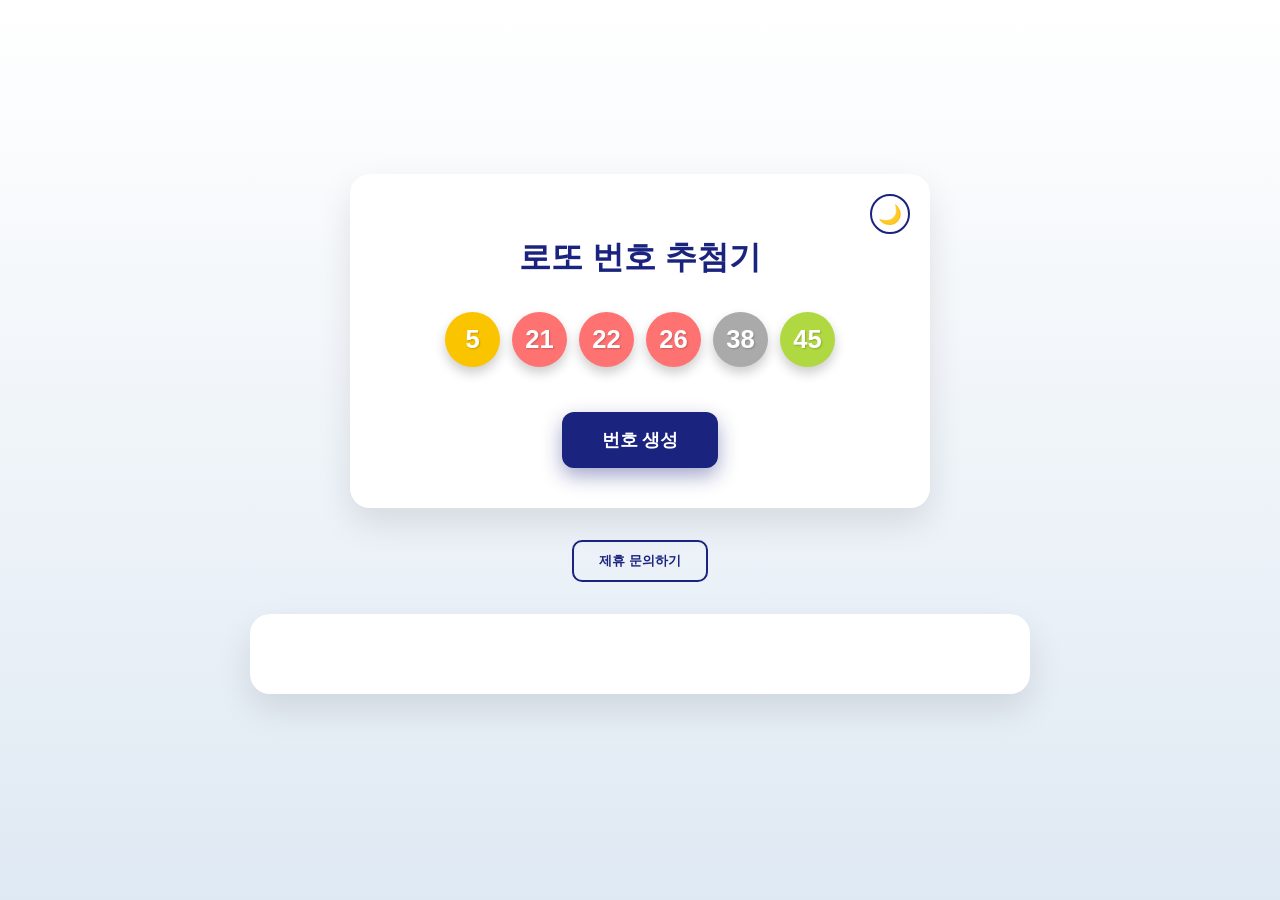
==== index.html @ 44f6d58f "feat: integrate Disqus comment system with shortname productbuilder-7xuyaqptkc" ====
<!DOCTYPE html>
<html lang="ko">
<head>
    <meta charset="UTF-8">
    <meta name="viewport" content="width=device-width, initial-scale=1.0">
    <title>로또 번호 추첨기</title>
    <link rel="stylesheet" href="style.css">
</head>
<body>
    <div class="main-wrapper">
        <div class="container">
            <button id="theme-toggle" class="theme-toggle" aria-label="Toggle dark mode">
                <span id="theme-icon">🌙</span>
            </button>
            <h1>로또 번호 추첨기</h1>
            <div id="numbers-container"></div>
            <button id="generate-btn">번호 생성</button>
        </div>

        <div class="contact-section">
            <button id="toggle-contact-btn" class="secondary-btn">제휴 문의하기</button>
            
            <div id="contact-form-container" class="hidden">
                <form action="https://formspree.io/f/mjgedqqj" method="POST" class="contact-form">
                    <h3>제휴 문의</h3>
                    <div class="form-group">
                        <label for="email">이메일 주소</label>
                        <input type="email" id="email" name="email" required placeholder="example@email.com">
                    </div>
                    <div class="form-group">
                        <label for="message">문의 내용</label>
                        <textarea id="message" name="message" required placeholder="문의하실 내용을 입력해주세요."></textarea>
                    </div>
                    <button type="submit" class="submit-btn">문의 보내기</button>
                </form>
            </div>
        </div>

        <!-- Disqus Comments Section -->
        <div class="comments-section">
            <div id="disqus_thread"></div>
            <noscript>Please enable JavaScript to view the <a href="https://disqus.com/?ref_noscript">comments powered by Disqus.</a></noscript>
        </div>
    </div>
    <script src="main.js" type="module"></script>
</body>
</html>
---- style.css ----
:root {
    --bg-color: #f0f2f5;
    --container-bg: #ffffff;
    --text-color: #333333;
    --primary-color: #1a237e;
    --primary-hover: #0d134b;
    --shadow-color: rgba(0, 0, 0, 0.1);
    --btn-shadow: rgba(26, 35, 126, 0.4);
    --btn-hover-shadow: rgba(26, 35, 126, 0.5);
    --gradient-start: #dfe9f3;
    --gradient-end: #ffffff;
    --input-bg: #f9f9f9;
    --input-border: #ddd;
}

[data-theme="dark"] {
    --bg-color: #121212;
    --container-bg: #1e1e1e;
    --text-color: #e0e0e0;
    --primary-color: #3f51b5;
    --primary-hover: #5c6bc0;
    --shadow-color: rgba(0, 0, 0, 0.5);
    --btn-shadow: rgba(63, 81, 181, 0.4);
    --btn-hover-shadow: rgba(63, 81, 181, 0.5);
    --gradient-start: #000000;
    --gradient-end: #1a1a1a;
    --input-bg: #2d2d2d;
    --input-border: #444;
}

body {
    font-family: 'Segoe UI', Tahoma, Geneva, Verdana, sans-serif;
    background-color: var(--bg-color);
    color: var(--text-color);
    display: flex;
    justify-content: center;
    align-items: center;
    min-height: 100vh;
    margin: 0;
    background-image: linear-gradient(to top, var(--gradient-start) 0%, var(--gradient-end) 100%);
    transition: background-color 0.3s ease, color 0.3s ease;
}

.main-wrapper {
    display: flex;
    flex-direction: column;
    align-items: center;
    gap: 2rem;
    padding: 2rem;
    width: 100%;
}

.container {
    text-align: center;
    background: var(--container-bg);
    padding: 2.5rem;
    border-radius: 20px;
    box-shadow: 0 15px 35px var(--shadow-color);
    width: 90%;
    max-width: 500px;
    position: relative;
    transition: background-color 0.3s ease, box-shadow 0.3s ease;
}

h1 {
    color: var(--primary-color);
    margin-bottom: 2rem;
    font-weight: 700;
}

#numbers-container {
    display: flex;
    justify-content: center;
    gap: 12px;
    margin-bottom: 2.5rem;
    flex-wrap: wrap;
    min-height: 60px;
}

.number-circle {
    width: 55px;
    height: 55px;
    border-radius: 50%;
    color: white;
    display: flex;
    justify-content: center;
    align-items: center;
    font-size: 1.6rem;
    font-weight: bold;
    box-shadow: 0 6px 12px rgba(0, 0, 0, 0.2);
    transition: transform 0.3s cubic-bezier(0.175, 0.885, 0.32, 1.275);
    text-shadow: 1px 1px 2px rgba(0,0,0,0.2);
}

.number-circle:hover {
    transform: scale(1.1) translateY(-5px);
}

#generate-btn, .submit-btn {
    background-color: var(--primary-color);
    color: white;
    border: none;
    padding: 16px 40px;
    font-size: 1.1rem;
    font-weight: 600;
    border-radius: 12px;
    cursor: pointer;
    transition: all 0.3s ease;
    box-shadow: 0 8px 20px var(--btn-shadow);
}

#generate-btn:hover, .submit-btn:hover {
    background-color: var(--primary-hover);
    box-shadow: 0 10px 25px var(--btn-hover-shadow);
    transform: translateY(-2px);
}

.secondary-btn {
    background: transparent;
    border: 2px solid var(--primary-color);
    color: var(--primary-color);
    padding: 10px 25px;
    border-radius: 10px;
    cursor: pointer;
    font-weight: 600;
    transition: all 0.3s ease;
}

.secondary-btn:hover {
    background: var(--primary-color);
    color: white;
}

/* Contact Form Styling */
.contact-section {
    width: 100%;
    max-width: 500px;
    text-align: center;
}

#contact-form-container {
    margin-top: 1.5rem;
    background: var(--container-bg);
    padding: 2rem;
    border-radius: 15px;
    box-shadow: 0 10px 25px var(--shadow-color);
    transition: all 0.3s ease;
}

.contact-form {
    display: flex;
    flex-direction: column;
    gap: 1.2rem;
    text-align: left;
}

.contact-form h3 {
    margin: 0;
    color: var(--primary-color);
    text-align: center;
}

.form-group {
    display: flex;
    flex-direction: column;
    gap: 0.5rem;
}

.form-group label {
    font-size: 0.9rem;
    font-weight: 600;
    color: var(--text-color);
}

.form-group input, .form-group textarea {
    padding: 12px;
    border: 2px solid var(--input-border);
    border-radius: 8px;
    background-color: var(--input-bg);
    color: var(--text-color);
    font-family: inherit;
    transition: border-color 0.3s ease;
}

.form-group input:focus, .form-group textarea:focus {
    outline: none;
    border-color: var(--primary-color);
}

.form-group textarea {
    height: 100px;
    resize: none;
}

.hidden {
    display: none;
}

.theme-toggle {
    position: absolute;
    top: 20px;
    right: 20px;
    background: none;
    border: 2px solid var(--primary-color);
    color: var(--primary-color);
    width: 40px;
    height: 40px;
    border-radius: 50%;
    cursor: pointer;
    display: flex;
    justify-content: center;
    align-items: center;
    transition: all 0.3s ease;
    font-size: 1.2rem;
}

.theme-toggle:hover {
    background-color: var(--primary-color);
    color: white;
}

/* Comments Section Styling */
.comments-section {
    width: 100%;
    max-width: 700px;
    background: var(--container-bg);
    padding: 2.5rem;
    border-radius: 20px;
    box-shadow: 0 15px 35px var(--shadow-color);
    margin-bottom: 2rem;
    transition: background-color 0.3s ease, box-shadow 0.3s ease;
}

@keyframes fadeIn {
    from { opacity: 0; transform: scale(0.5); }
    to { opacity: 1; transform: scale(1); }
}

@media (max-width: 600px) {
    .container, .comments-section {
        padding: 1.5rem;
        width: 95%;
    }
    
    .number-circle {
        width: 45px;
        height: 45px;
        font-size: 1.3rem;
    }
}
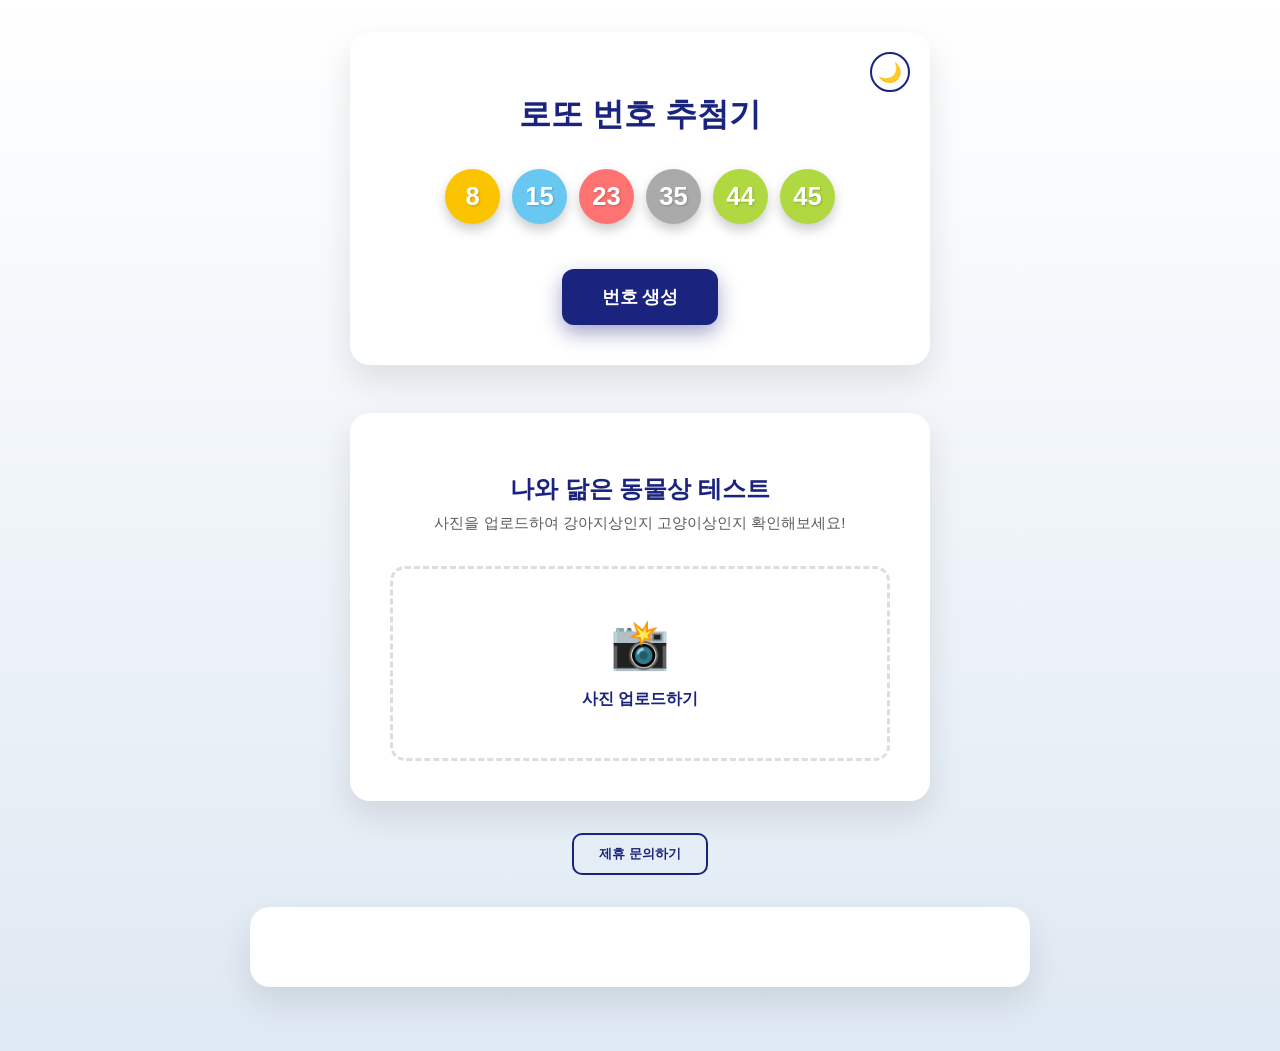
==== commit f5aa7aa2: "feat: implement AI animal face test using Teachable Machine model" ====
--- a/index.html
+++ b/index.html
@@ -3,8 +3,11 @@
 <head>
     <meta charset="UTF-8">
     <meta name="viewport" content="width=device-width, initial-scale=1.0">
-    <title>로또 번호 추첨기</title>
+    <title>로또 번호 추첨기 & 동물상 테스트</title>
     <link rel="stylesheet" href="style.css">
+    <!-- TensorFlow.js and Teachable Machine Image -->
+    <script src="https://cdn.jsdelivr.net/npm/@tensorflow/tfjs@latest/dist/tf.min.js"></script>
+    <script src="https://cdn.jsdelivr.net/npm/@teachablemachine/image@latest/dist/teachablemachine-image.min.js"></script>
 </head>
 <body>
     <div class="main-wrapper">
@@ -15,6 +18,28 @@
             <h1>로또 번호 추첨기</h1>
             <div id="numbers-container"></div>
             <button id="generate-btn">번호 생성</button>
+        </div>
+
+        <!-- Animal Face Test Section -->
+        <div class="container animal-test-container">
+            <h2>나와 닮은 동물상 테스트</h2>
+            <p class="subtitle">사진을 업로드하여 강아지상인지 고양이상인지 확인해보세요!</p>
+            
+            <div id="upload-area" class="upload-area">
+                <input type="file" id="image-upload" accept="image/*" hidden>
+                <label for="image-upload" class="upload-label">
+                    <span class="upload-icon">📸</span>
+                    <span class="upload-text">사진 업로드하기</span>
+                </label>
+            </div>
+
+            <div id="loading-spinner" class="spinner hidden"></div>
+            
+            <div id="result-area" class="result-area hidden">
+                <img id="preview-image" src="" alt="Preview">
+                <div id="prediction-result" class="prediction-result"></div>
+                <button id="retry-btn" class="secondary-btn">다시 하기</button>
+            </div>
         </div>
 
         <div class="contact-section">
--- a/style.css
+++ b/style.css
@@ -62,10 +62,92 @@
     transition: background-color 0.3s ease, box-shadow 0.3s ease;
 }
 
-h1 {
+h1, h2 {
     color: var(--primary-color);
     margin-bottom: 2rem;
     font-weight: 700;
+}
+
+.subtitle {
+    font-size: 0.95rem;
+    color: var(--text-color);
+    margin-top: -1.5rem;
+    margin-bottom: 2rem;
+    opacity: 0.8;
+}
+
+.animal-test-container {
+    margin-top: 1rem;
+}
+
+.upload-area {
+    border: 3px dashed var(--input-border);
+    border-radius: 15px;
+    padding: 3rem;
+    cursor: pointer;
+    transition: all 0.3s ease;
+}
+
+.upload-area:hover {
+    border-color: var(--primary-color);
+    background: var(--input-bg);
+}
+
+.upload-label {
+    display: flex;
+    flex-direction: column;
+    align-items: center;
+    gap: 1rem;
+    cursor: pointer;
+}
+
+.upload-icon {
+    font-size: 3rem;
+}
+
+.upload-text {
+    font-weight: 600;
+    color: var(--primary-color);
+}
+
+.result-area {
+    display: flex;
+    flex-direction: column;
+    align-items: center;
+    gap: 1.5rem;
+}
+
+#preview-image {
+    max-width: 100%;
+    max-height: 300px;
+    border-radius: 15px;
+    box-shadow: 0 5px 15px var(--shadow-color);
+}
+
+.prediction-result {
+    font-size: 1.5rem;
+    font-weight: 700;
+    color: var(--primary-color);
+    text-align: center;
+    padding: 1rem;
+    background: var(--input-bg);
+    border-radius: 10px;
+    width: 100%;
+}
+
+.spinner {
+    border: 4px solid var(--input-border);
+    border-top: 4px solid var(--primary-color);
+    border-radius: 50%;
+    width: 40px;
+    height: 40px;
+    animation: spin 1s linear infinite;
+    margin: 2rem auto;
+}
+
+@keyframes spin {
+    0% { transform: rotate(0deg); }
+    100% { transform: rotate(360deg); }
 }
 
 #numbers-container {
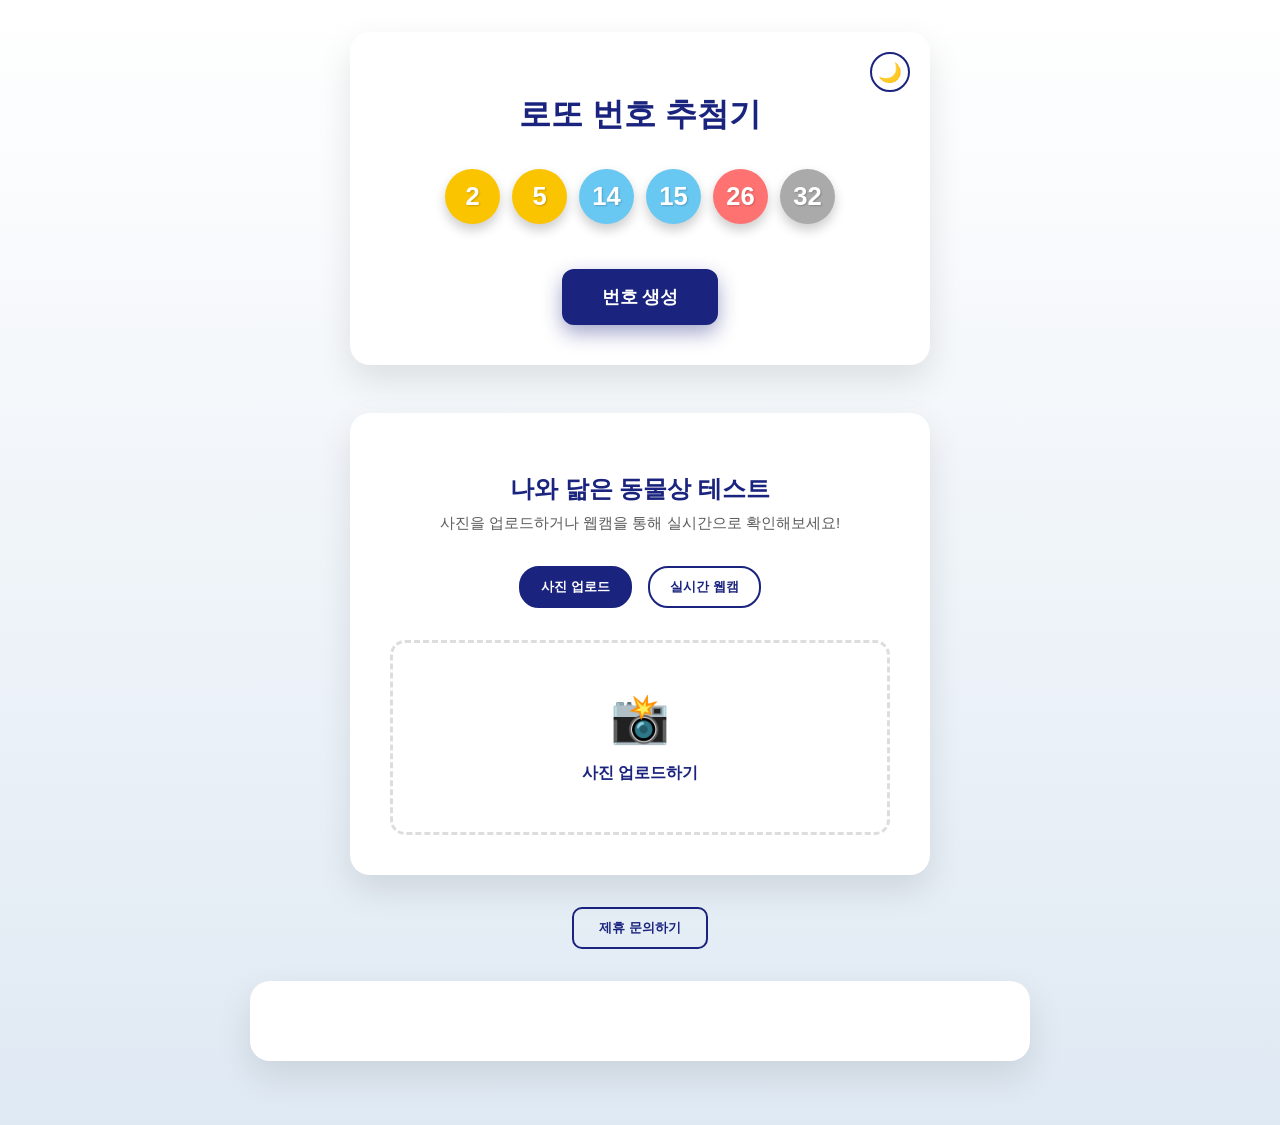
==== commit 476861e1: "feat: add real-time webcam mode to AI animal face test" ====
--- a/index.html
+++ b/index.html
@@ -23,21 +23,39 @@
         <!-- Animal Face Test Section -->
         <div class="container animal-test-container">
             <h2>나와 닮은 동물상 테스트</h2>
-            <p class="subtitle">사진을 업로드하여 강아지상인지 고양이상인지 확인해보세요!</p>
+            <p class="subtitle">사진을 업로드하거나 웹캠을 통해 실시간으로 확인해보세요!</p>
             
-            <div id="upload-area" class="upload-area">
-                <input type="file" id="image-upload" accept="image/*" hidden>
-                <label for="image-upload" class="upload-label">
-                    <span class="upload-icon">📸</span>
-                    <span class="upload-text">사진 업로드하기</span>
-                </label>
+            <div class="test-mode-toggle">
+                <button id="mode-upload-btn" class="mode-btn active">사진 업로드</button>
+                <button id="mode-webcam-btn" class="mode-btn">실시간 웹캠</button>
+            </div>
+
+            <!-- Upload Mode -->
+            <div id="upload-mode" class="mode-content">
+                <div id="upload-area" class="upload-area">
+                    <input type="file" id="image-upload" accept="image/*" hidden>
+                    <label for="image-upload" class="upload-label">
+                        <span class="upload-icon">📸</span>
+                        <span class="upload-text">사진 업로드하기</span>
+                    </label>
+                </div>
+            </div>
+
+            <!-- Webcam Mode -->
+            <div id="webcam-mode" class="mode-content hidden">
+                <div id="webcam-container" class="webcam-container"></div>
+                <button id="start-webcam-btn" class="submit-btn">웹캠 시작하기</button>
+                <button id="stop-webcam-btn" class="secondary-btn hidden">웹캠 중지</button>
             </div>
 
             <div id="loading-spinner" class="spinner hidden"></div>
             
             <div id="result-area" class="result-area hidden">
-                <img id="preview-image" src="" alt="Preview">
+                <div id="image-preview-container">
+                    <img id="preview-image" src="" alt="Preview">
+                </div>
                 <div id="prediction-result" class="prediction-result"></div>
+                <div id="label-container" class="label-container"></div>
                 <button id="retry-btn" class="secondary-btn">다시 하기</button>
             </div>
         </div>
--- a/style.css
+++ b/style.css
@@ -80,6 +80,59 @@
     margin-top: 1rem;
 }
 
+.test-mode-toggle {
+    display: flex;
+    justify-content: center;
+    gap: 1rem;
+    margin-bottom: 2rem;
+}
+
+.mode-btn {
+    padding: 10px 20px;
+    border: 2px solid var(--primary-color);
+    background: transparent;
+    color: var(--primary-color);
+    border-radius: 20px;
+    cursor: pointer;
+    font-weight: 600;
+    transition: all 0.3s ease;
+}
+
+.mode-btn.active {
+    background: var(--primary-color);
+    color: white;
+}
+
+.webcam-container {
+    display: flex;
+    justify-content: center;
+    margin-bottom: 1.5rem;
+}
+
+.webcam-container canvas {
+    border-radius: 15px;
+    box-shadow: 0 5px 15px var(--shadow-color);
+    max-width: 100%;
+}
+
+.label-container {
+    display: flex;
+    flex-direction: column;
+    gap: 0.5rem;
+    width: 100%;
+    margin-top: 1rem;
+}
+
+.label-container div {
+    background: var(--input-bg);
+    padding: 8px 15px;
+    border-radius: 8px;
+    font-size: 0.9rem;
+    display: flex;
+    justify-content: space-between;
+    font-weight: 600;
+}
+
 .upload-area {
     border: 3px dashed var(--input-border);
     border-radius: 15px;
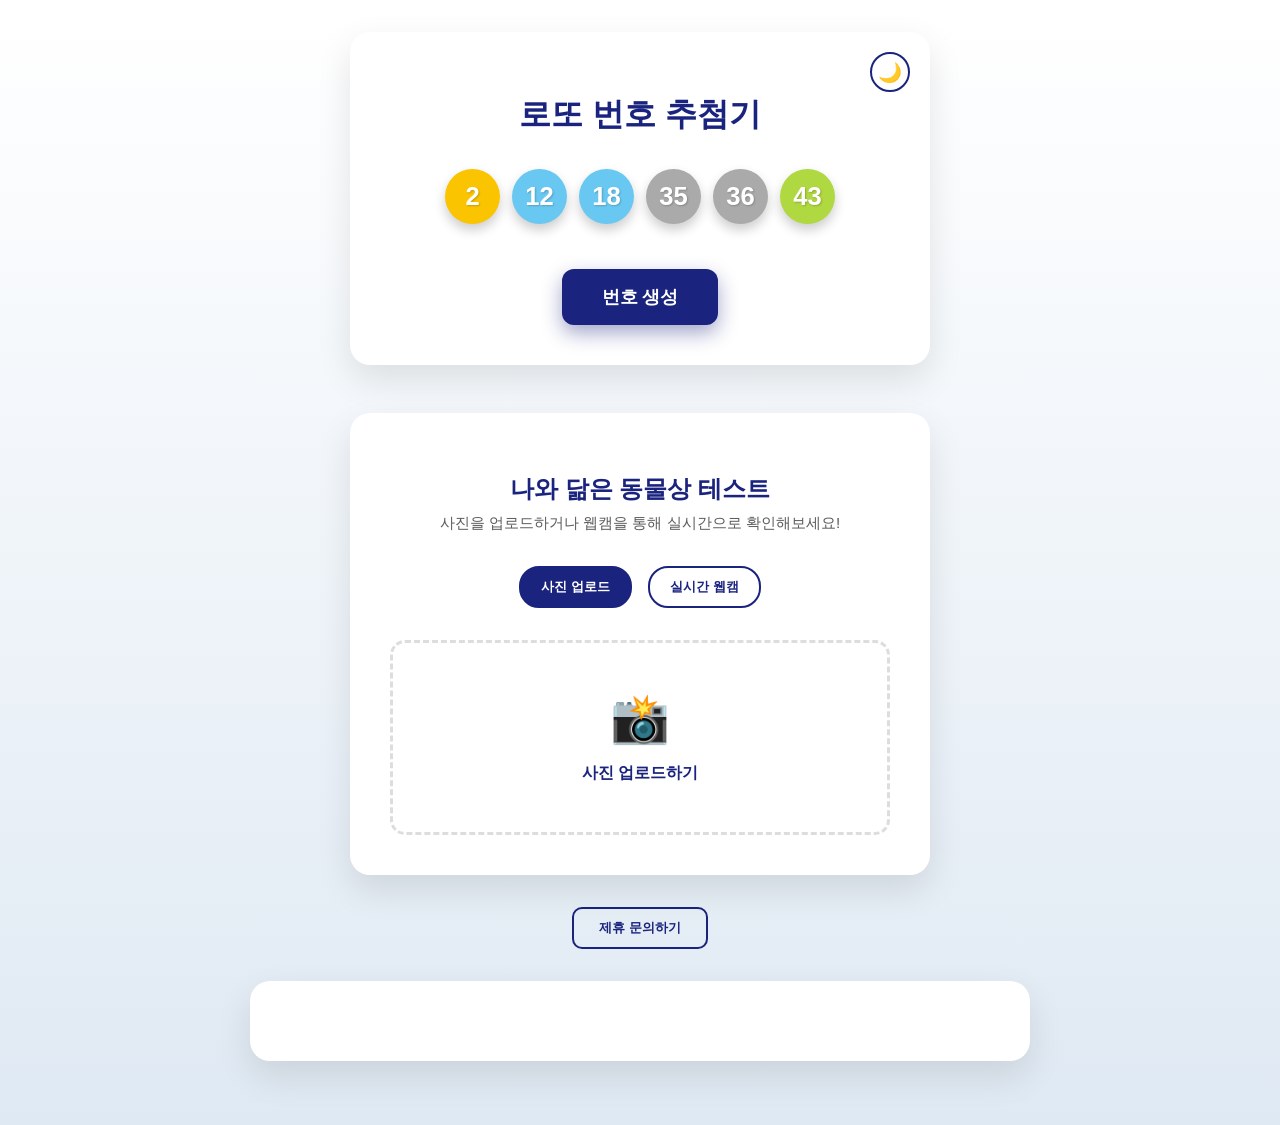
==== commit 6aa24df7: "feat: integrate Google AdSense with ads.txt and verification meta tag" ====
--- a/index.html
+++ b/index.html
@@ -4,7 +4,11 @@
     <meta charset="UTF-8">
     <meta name="viewport" content="width=device-width, initial-scale=1.0">
     <title>로또 번호 추첨기 & 동물상 테스트</title>
+    <meta name="google-adsense-account" content="ca-pub-4654180429372750">
     <link rel="stylesheet" href="style.css">
+    <!-- Google AdSense -->
+    <script async src="https://pagead2.googlesyndication.com/pagead/js/adsbygoogle.js?client=ca-pub-4654180429372750"
+     crossorigin="anonymous"></script>
     <!-- TensorFlow.js and Teachable Machine Image -->
     <script src="https://cdn.jsdelivr.net/npm/@tensorflow/tfjs@latest/dist/tf.min.js"></script>
     <script src="https://cdn.jsdelivr.net/npm/@teachablemachine/image@latest/dist/teachablemachine-image.min.js"></script>
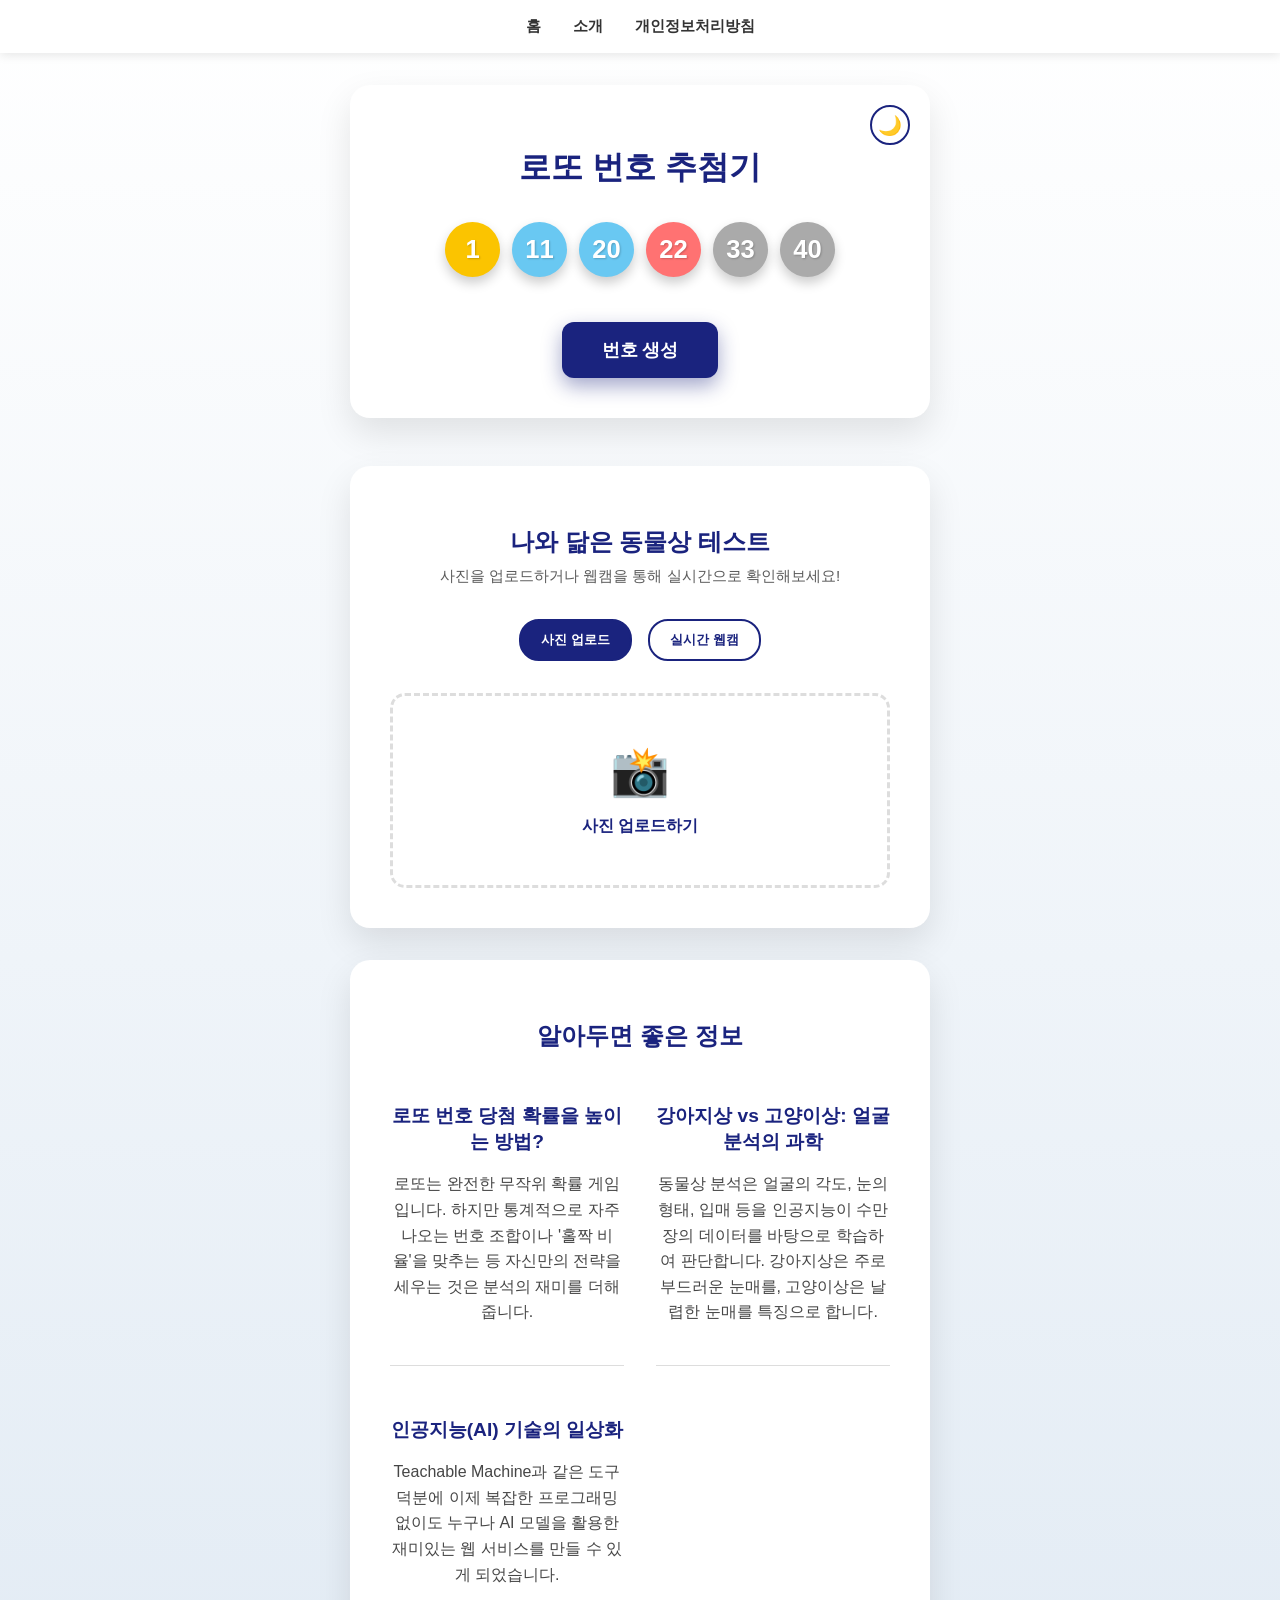
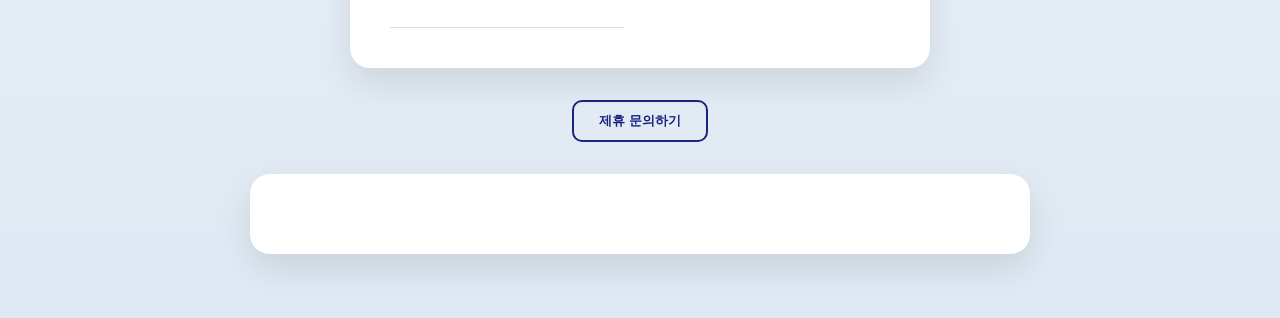
==== commit e52ca160: "docs: add essential pages (About, Privacy) and high-quality content for AdSense optimization" ====
--- a/index.html
+++ b/index.html
@@ -14,6 +14,11 @@
     <script src="https://cdn.jsdelivr.net/npm/@teachablemachine/image@latest/dist/teachablemachine-image.min.js"></script>
 </head>
 <body>
+    <nav class="top-nav">
+        <a href="index.html">홈</a>
+        <a href="about.html">소개</a>
+        <a href="privacy.html">개인정보처리방침</a>
+    </nav>
     <div class="main-wrapper">
         <div class="container">
             <button id="theme-toggle" class="theme-toggle" aria-label="Toggle dark mode">
@@ -64,6 +69,25 @@
             </div>
         </div>
 
+        <!-- High-Quality Content Section -->
+        <div class="container info-section">
+            <h2>알아두면 좋은 정보</h2>
+            <div class="article-grid">
+                <article>
+                    <h3>로또 번호 당첨 확률을 높이는 방법?</h3>
+                    <p>로또는 완전한 무작위 확률 게임입니다. 하지만 통계적으로 자주 나오는 번호 조합이나 '홀짝 비율'을 맞추는 등 자신만의 전략을 세우는 것은 분석의 재미를 더해줍니다.</p>
+                </article>
+                <article>
+                    <h3>강아지상 vs 고양이상: 얼굴 분석의 과학</h3>
+                    <p>동물상 분석은 얼굴의 각도, 눈의 형태, 입매 등을 인공지능이 수만 장의 데이터를 바탕으로 학습하여 판단합니다. 강아지상은 주로 부드러운 눈매를, 고양이상은 날렵한 눈매를 특징으로 합니다.</p>
+                </article>
+                <article>
+                    <h3>인공지능(AI) 기술의 일상화</h3>
+                    <p>Teachable Machine과 같은 도구 덕분에 이제 복잡한 프로그래밍 없이도 누구나 AI 모델을 활용한 재미있는 웹 서비스를 만들 수 있게 되었습니다.</p>
+                </article>
+            </div>
+        </div>
+
         <div class="contact-section">
             <button id="toggle-contact-btn" class="secondary-btn">제휴 문의하기</button>
             
--- a/style.css
+++ b/style.css
@@ -33,7 +33,7 @@
     background-color: var(--bg-color);
     color: var(--text-color);
     display: flex;
-    justify-content: center;
+    flex-direction: column;
     align-items: center;
     min-height: 100vh;
     margin: 0;
@@ -41,6 +41,31 @@
     transition: background-color 0.3s ease, color 0.3s ease;
 }
 
+.top-nav {
+    width: 100%;
+    background: var(--container-bg);
+    padding: 1rem 0;
+    display: flex;
+    justify-content: center;
+    gap: 2rem;
+    box-shadow: 0 2px 10px var(--shadow-color);
+    position: sticky;
+    top: 0;
+    z-index: 1000;
+}
+
+.top-nav a {
+    text-decoration: none;
+    color: var(--text-color);
+    font-weight: 600;
+    font-size: 0.95rem;
+    transition: color 0.3s ease;
+}
+
+.top-nav a:hover {
+    color: var(--primary-color);
+}
+
 .main-wrapper {
     display: flex;
     flex-direction: column;
@@ -48,6 +73,50 @@
     gap: 2rem;
     padding: 2rem;
     width: 100%;
+}
+
+.info-section {
+    max-width: 800px;
+    text-align: left;
+}
+
+.article-grid {
+    display: grid;
+    grid-template-columns: 1fr;
+    gap: 2rem;
+    margin-top: 1rem;
+}
+
+.article-grid article {
+    border-bottom: 1px solid var(--input-border);
+    padding-bottom: 1.5rem;
+}
+
+.article-grid h3 {
+    color: var(--primary-color);
+    font-size: 1.2rem;
+    margin-bottom: 0.8rem;
+}
+
+.article-grid p {
+    line-height: 1.6;
+    color: var(--text-color);
+    opacity: 0.9;
+}
+
+.text-content {
+    text-align: left;
+    line-height: 1.8;
+}
+
+.content-page {
+    max-width: 700px;
+}
+
+@media (min-width: 768px) {
+    .article-grid {
+        grid-template-columns: 1fr 1fr;
+    }
 }
 
 .container {
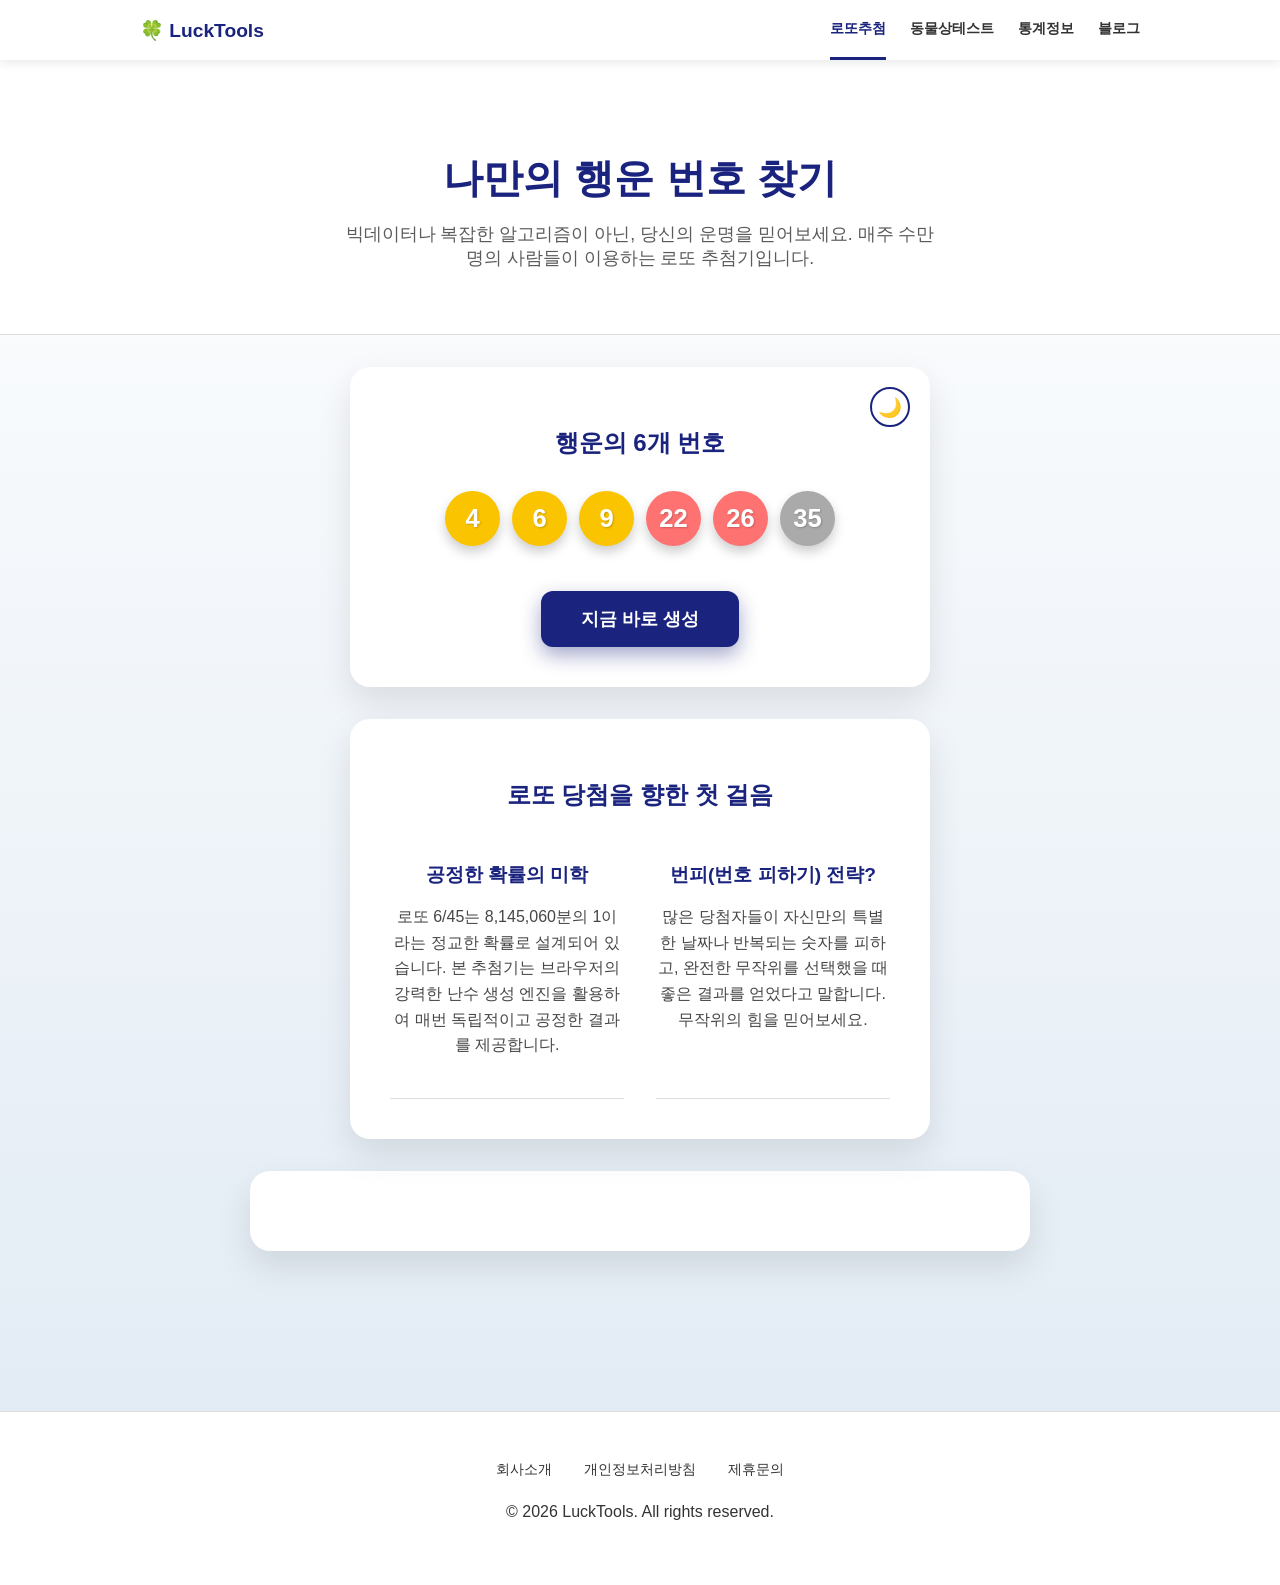
==== commit 9e824a1a: "feat: restructure to multi-page site with comprehensive menu and high-quality content for AdSense" ====
--- a/index.html
+++ b/index.html
@@ -3,116 +3,68 @@
 <head>
     <meta charset="UTF-8">
     <meta name="viewport" content="width=device-width, initial-scale=1.0">
-    <title>로또 번호 추첨기 & 동물상 테스트</title>
+    <title>로또 번호 추첨기 | 행운을 부르는 번호 생성</title>
     <meta name="google-adsense-account" content="ca-pub-4654180429372750">
     <link rel="stylesheet" href="style.css">
-    <!-- Google AdSense -->
-    <script async src="https://pagead2.googlesyndication.com/pagead/js/adsbygoogle.js?client=ca-pub-4654180429372750"
-     crossorigin="anonymous"></script>
-    <!-- TensorFlow.js and Teachable Machine Image -->
-    <script src="https://cdn.jsdelivr.net/npm/@tensorflow/tfjs@latest/dist/tf.min.js"></script>
-    <script src="https://cdn.jsdelivr.net/npm/@teachablemachine/image@latest/dist/teachablemachine-image.min.js"></script>
+    <script async src="https://pagead2.googlesyndication.com/pagead/js/adsbygoogle.js?client=ca-pub-4654180429372750" crossorigin="anonymous"></script>
 </head>
 <body>
     <nav class="top-nav">
-        <a href="index.html">홈</a>
-        <a href="about.html">소개</a>
-        <a href="privacy.html">개인정보처리방침</a>
+        <div class="nav-container">
+            <a href="index.html" class="nav-logo">🍀 LuckTools</a>
+            <div class="nav-links">
+                <a href="index.html" class="active">로또추첨</a>
+                <a href="animal-test.html">동물상테스트</a>
+                <a href="stats.html">통계정보</a>
+                <a href="blog.html">블로그</a>
+            </div>
+        </div>
     </nav>
+
+    <header class="hero-section">
+        <h1>나만의 행운 번호 찾기</h1>
+        <p>빅데이터나 복잡한 알고리즘이 아닌, 당신의 운명을 믿어보세요. 매주 수만 명의 사람들이 이용하는 로또 추첨기입니다.</p>
+    </header>
+
     <div class="main-wrapper">
         <div class="container">
             <button id="theme-toggle" class="theme-toggle" aria-label="Toggle dark mode">
                 <span id="theme-icon">🌙</span>
             </button>
-            <h1>로또 번호 추첨기</h1>
+            <h2>행운의 6개 번호</h2>
             <div id="numbers-container"></div>
-            <button id="generate-btn">번호 생성</button>
+            <button id="generate-btn">지금 바로 생성</button>
         </div>
 
-        <!-- Animal Face Test Section -->
-        <div class="container animal-test-container">
-            <h2>나와 닮은 동물상 테스트</h2>
-            <p class="subtitle">사진을 업로드하거나 웹캠을 통해 실시간으로 확인해보세요!</p>
-            
-            <div class="test-mode-toggle">
-                <button id="mode-upload-btn" class="mode-btn active">사진 업로드</button>
-                <button id="mode-webcam-btn" class="mode-btn">실시간 웹캠</button>
-            </div>
-
-            <!-- Upload Mode -->
-            <div id="upload-mode" class="mode-content">
-                <div id="upload-area" class="upload-area">
-                    <input type="file" id="image-upload" accept="image/*" hidden>
-                    <label for="image-upload" class="upload-label">
-                        <span class="upload-icon">📸</span>
-                        <span class="upload-text">사진 업로드하기</span>
-                    </label>
-                </div>
-            </div>
-
-            <!-- Webcam Mode -->
-            <div id="webcam-mode" class="mode-content hidden">
-                <div id="webcam-container" class="webcam-container"></div>
-                <button id="start-webcam-btn" class="submit-btn">웹캠 시작하기</button>
-                <button id="stop-webcam-btn" class="secondary-btn hidden">웹캠 중지</button>
-            </div>
-
-            <div id="loading-spinner" class="spinner hidden"></div>
-            
-            <div id="result-area" class="result-area hidden">
-                <div id="image-preview-container">
-                    <img id="preview-image" src="" alt="Preview">
-                </div>
-                <div id="prediction-result" class="prediction-result"></div>
-                <div id="label-container" class="label-container"></div>
-                <button id="retry-btn" class="secondary-btn">다시 하기</button>
-            </div>
-        </div>
-
-        <!-- High-Quality Content Section -->
         <div class="container info-section">
-            <h2>알아두면 좋은 정보</h2>
+            <h2>로또 당첨을 향한 첫 걸음</h2>
             <div class="article-grid">
                 <article>
-                    <h3>로또 번호 당첨 확률을 높이는 방법?</h3>
-                    <p>로또는 완전한 무작위 확률 게임입니다. 하지만 통계적으로 자주 나오는 번호 조합이나 '홀짝 비율'을 맞추는 등 자신만의 전략을 세우는 것은 분석의 재미를 더해줍니다.</p>
+                    <h3>공정한 확률의 미학</h3>
+                    <p>로또 6/45는 8,145,060분의 1이라는 정교한 확률로 설계되어 있습니다. 본 추첨기는 브라우저의 강력한 난수 생성 엔진을 활용하여 매번 독립적이고 공정한 결과를 제공합니다.</p>
                 </article>
                 <article>
-                    <h3>강아지상 vs 고양이상: 얼굴 분석의 과학</h3>
-                    <p>동물상 분석은 얼굴의 각도, 눈의 형태, 입매 등을 인공지능이 수만 장의 데이터를 바탕으로 학습하여 판단합니다. 강아지상은 주로 부드러운 눈매를, 고양이상은 날렵한 눈매를 특징으로 합니다.</p>
-                </article>
-                <article>
-                    <h3>인공지능(AI) 기술의 일상화</h3>
-                    <p>Teachable Machine과 같은 도구 덕분에 이제 복잡한 프로그래밍 없이도 누구나 AI 모델을 활용한 재미있는 웹 서비스를 만들 수 있게 되었습니다.</p>
+                    <h3>번피(번호 피하기) 전략?</h3>
+                    <p>많은 당첨자들이 자신만의 특별한 날짜나 반복되는 숫자를 피하고, 완전한 무작위를 선택했을 때 좋은 결과를 얻었다고 말합니다. 무작위의 힘을 믿어보세요.</p>
                 </article>
             </div>
         </div>
 
-        <div class="contact-section">
-            <button id="toggle-contact-btn" class="secondary-btn">제휴 문의하기</button>
-            
-            <div id="contact-form-container" class="hidden">
-                <form action="https://formspree.io/f/mjgedqqj" method="POST" class="contact-form">
-                    <h3>제휴 문의</h3>
-                    <div class="form-group">
-                        <label for="email">이메일 주소</label>
-                        <input type="email" id="email" name="email" required placeholder="example@email.com">
-                    </div>
-                    <div class="form-group">
-                        <label for="message">문의 내용</label>
-                        <textarea id="message" name="message" required placeholder="문의하실 내용을 입력해주세요."></textarea>
-                    </div>
-                    <button type="submit" class="submit-btn">문의 보내기</button>
-                </form>
-            </div>
-        </div>
-
-        <!-- Disqus Comments Section -->
         <div class="comments-section">
             <div id="disqus_thread"></div>
-            <noscript>Please enable JavaScript to view the <a href="https://disqus.com/?ref_noscript">comments powered by Disqus.</a></noscript>
+            <noscript>Please enable JavaScript to view the comments.</noscript>
         </div>
     </div>
+
+    <footer class="footer">
+        <div class="footer-links">
+            <a href="about.html">회사소개</a>
+            <a href="privacy.html">개인정보처리방침</a>
+            <a href="contact.html">제휴문의</a>
+        </div>
+        <p>&copy; 2026 LuckTools. All rights reserved.</p>
+    </footer>
+
     <script src="main.js" type="module"></script>
 </body>
 </html>
--- a/style.css
+++ b/style.css
@@ -44,26 +44,120 @@
 .top-nav {
     width: 100%;
     background: var(--container-bg);
-    padding: 1rem 0;
-    display: flex;
-    justify-content: center;
-    gap: 2rem;
+    padding: 0;
+    display: flex;
+    justify-content: center;
     box-shadow: 0 2px 10px var(--shadow-color);
     position: sticky;
     top: 0;
     z-index: 1000;
 }
 
-.top-nav a {
+.nav-container {
+    display: flex;
+    justify-content: space-between;
+    align-items: center;
+    width: 100%;
+    max-width: 1000px;
+    padding: 0 2rem;
+}
+
+.nav-logo {
+    font-size: 1.2rem;
+    font-weight: 800;
+    color: var(--primary-color);
     text-decoration: none;
-    color: var(--text-color);
-    font-weight: 600;
-    font-size: 0.95rem;
-    transition: color 0.3s ease;
-}
-
-.top-nav a:hover {
-    color: var(--primary-color);
+}
+
+.nav-links {
+    display: flex;
+    gap: 1.5rem;
+}
+
+.nav-links a {
+    text-decoration: none;
+    color: var(--text-color);
+    font-weight: 600;
+    font-size: 0.9rem;
+    padding: 1.2rem 0;
+    border-bottom: 3px solid transparent;
+    transition: all 0.3s ease;
+}
+
+.nav-links a:hover, .nav-links a.active {
+    color: var(--primary-color);
+    border-bottom-color: var(--primary-color);
+}
+
+.hero-section {
+    text-align: center;
+    padding: 4rem 2rem;
+    background: var(--container-bg);
+    width: 100%;
+    margin-bottom: 2rem;
+    border-bottom: 1px solid var(--input-border);
+}
+
+.hero-section h1 {
+    font-size: 2.5rem;
+    margin-bottom: 1rem;
+}
+
+.hero-section p {
+    font-size: 1.1rem;
+    opacity: 0.8;
+    max-width: 600px;
+    margin: 0 auto;
+}
+
+.footer {
+    width: 100%;
+    background: var(--container-bg);
+    padding: 3rem 2rem;
+    margin-top: 4rem;
+    border-top: 1px solid var(--input-border);
+    text-align: center;
+}
+
+.footer-links {
+    display: flex;
+    justify-content: center;
+    gap: 2rem;
+    margin-bottom: 1.5rem;
+}
+
+.footer-links a {
+    color: var(--text-color);
+    text-decoration: none;
+    font-size: 0.9rem;
+}
+
+.blog-card {
+    background: var(--container-bg);
+    border-radius: 15px;
+    overflow: hidden;
+    box-shadow: 0 5px 15px var(--shadow-color);
+    transition: transform 0.3s ease;
+}
+
+.blog-card:hover {
+    transform: translateY(-5px);
+}
+
+.blog-card-content {
+    padding: 1.5rem;
+}
+
+.blog-card h3 {
+    margin-top: 0;
+    margin-bottom: 1rem;
+}
+
+.read-more {
+    color: var(--primary-color);
+    text-decoration: none;
+    font-weight: 700;
+    font-size: 0.9rem;
 }
 
 .main-wrapper {
@@ -71,8 +165,25 @@
     flex-direction: column;
     align-items: center;
     gap: 2rem;
-    padding: 2rem;
-    width: 100%;
+    padding: 0 2rem 4rem 2rem;
+    width: 100%;
+    max-width: 1000px;
+    margin: 0 auto;
+}
+
+@media (max-width: 768px) {
+    .nav-container {
+        flex-direction: column;
+        padding: 1rem;
+    }
+    .nav-links {
+        gap: 0.8rem;
+        flex-wrap: wrap;
+        justify-content: center;
+    }
+    .nav-links a {
+        padding: 0.5rem 0;
+    }
 }
 
 .info-section {
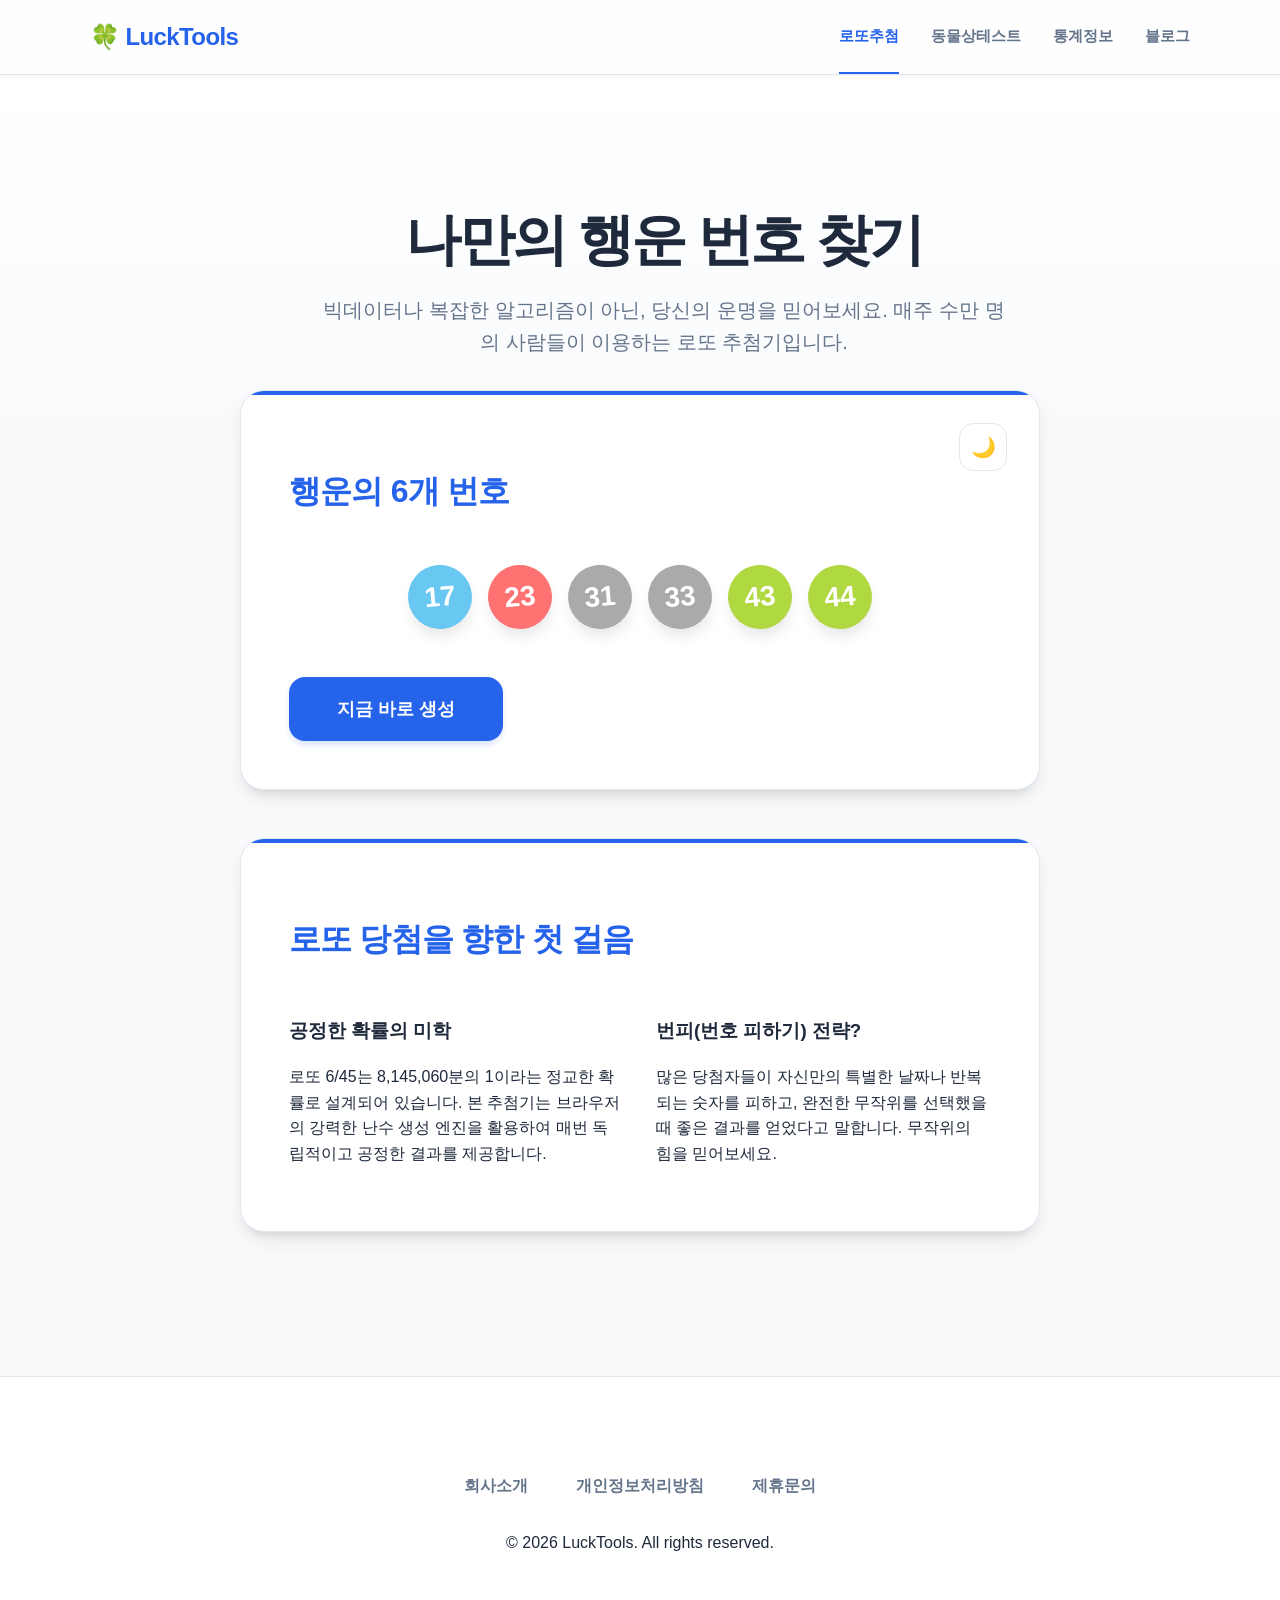
==== commit 48d9e5c2: "feat: add Google Analytics (gtag.js) to all HTML files" ====
--- a/index.html
+++ b/index.html
@@ -3,6 +3,15 @@
 <head>
     <meta charset="UTF-8">
     <meta name="viewport" content="width=device-width, initial-scale=1.0">
+    <!-- Google tag (gtag.js) -->
+    <script async src="https://www.googletagmanager.com/gtag/js?id=G-FL2F1326NY"></script>
+    <script>
+      window.dataLayer = window.dataLayer || [];
+      function gtag(){dataLayer.push(arguments);}
+      gtag('js', new Date());
+
+      gtag('config', 'G-FL2F1326NY');
+    </script>
     <title>로또 번호 추첨기 | 행운을 부르는 번호 생성</title>
     <meta name="google-adsense-account" content="ca-pub-4654180429372750">
     <link rel="stylesheet" href="style.css">
--- a/style.css
+++ b/style.css
@@ -1,56 +1,59 @@
 :root {
-    --bg-color: #f0f2f5;
+    --bg-color: #f8fafc;
     --container-bg: #ffffff;
-    --text-color: #333333;
-    --primary-color: #1a237e;
-    --primary-hover: #0d134b;
-    --shadow-color: rgba(0, 0, 0, 0.1);
-    --btn-shadow: rgba(26, 35, 126, 0.4);
-    --btn-hover-shadow: rgba(26, 35, 126, 0.5);
-    --gradient-start: #dfe9f3;
-    --gradient-end: #ffffff;
-    --input-bg: #f9f9f9;
-    --input-border: #ddd;
+    --text-color: #1e293b;
+    --primary-color: #2563eb;
+    --primary-hover: #1d4ed8;
+    --secondary-color: #64748b;
+    --accent-color: #f59e0b;
+    --shadow-color: rgba(0, 0, 0, 0.05);
+    --card-shadow: 0 10px 25px -5px rgba(0, 0, 0, 0.1), 0 8px 10px -6px rgba(0, 0, 0, 0.1);
+    --btn-shadow: 0 4px 6px -1px rgba(37, 99, 235, 0.2);
+    --input-bg: #f1f5f9;
+    --input-border: #e2e8f0;
+    --nav-bg: rgba(255, 255, 255, 0.8);
 }
 
 [data-theme="dark"] {
-    --bg-color: #121212;
-    --container-bg: #1e1e1e;
-    --text-color: #e0e0e0;
-    --primary-color: #3f51b5;
-    --primary-hover: #5c6bc0;
-    --shadow-color: rgba(0, 0, 0, 0.5);
-    --btn-shadow: rgba(63, 81, 181, 0.4);
-    --btn-hover-shadow: rgba(63, 81, 181, 0.5);
-    --gradient-start: #000000;
-    --gradient-end: #1a1a1a;
-    --input-bg: #2d2d2d;
-    --input-border: #444;
+    --bg-color: #0f172a;
+    --container-bg: #1e293b;
+    --text-color: #f1f5f9;
+    --primary-color: #3b82f6;
+    --primary-hover: #60a5fa;
+    --secondary-color: #94a3b8;
+    --shadow-color: rgba(0, 0, 0, 0.3);
+    --card-shadow: 0 20px 25px -5px rgba(0, 0, 0, 0.4);
+    --input-bg: #334155;
+    --input-border: #475569;
+    --nav-bg: rgba(30, 41, 59, 0.8);
 }
 
 body {
-    font-family: 'Segoe UI', Tahoma, Geneva, Verdana, sans-serif;
+    font-family: 'Inter', -apple-system, BlinkMacSystemFont, 'Segoe UI', Roboto, sans-serif;
     background-color: var(--bg-color);
     color: var(--text-color);
+    margin: 0;
+    min-height: 100vh;
+    line-height: 1.6;
+    background-image: radial-gradient(var(--input-border) 0.5px, transparent 0.5px);
+    background-size: 20px 20px;
+    transition: background-color 0.3s ease, color 0.3s ease;
     display: flex;
     flex-direction: column;
-    align-items: center;
-    min-height: 100vh;
-    margin: 0;
-    background-image: linear-gradient(to top, var(--gradient-start) 0%, var(--gradient-end) 100%);
-    transition: background-color 0.3s ease, color 0.3s ease;
 }
 
 .top-nav {
     width: 100%;
-    background: var(--container-bg);
+    background: var(--nav-bg);
+    backdrop-filter: blur(10px);
     padding: 0;
     display: flex;
     justify-content: center;
-    box-shadow: 0 2px 10px var(--shadow-color);
+    box-shadow: 0 1px 3px var(--shadow-color);
     position: sticky;
     top: 0;
     z-index: 1000;
+    border-bottom: 1px solid var(--input-border);
 }
 
 .nav-container {
@@ -58,30 +61,34 @@
     justify-content: space-between;
     align-items: center;
     width: 100%;
-    max-width: 1000px;
-    padding: 0 2rem;
+    max-width: 1100px;
+    padding: 0 1.5rem;
 }
 
 .nav-logo {
-    font-size: 1.2rem;
-    font-weight: 800;
+    font-size: 1.5rem;
+    font-weight: 900;
     color: var(--primary-color);
     text-decoration: none;
+    letter-spacing: -0.025em;
+    display: flex;
+    align-items: center;
+    gap: 0.5rem;
 }
 
 .nav-links {
     display: flex;
-    gap: 1.5rem;
+    gap: 2rem;
 }
 
 .nav-links a {
     text-decoration: none;
-    color: var(--text-color);
+    color: var(--secondary-color);
     font-weight: 600;
-    font-size: 0.9rem;
-    padding: 1.2rem 0;
-    border-bottom: 3px solid transparent;
-    transition: all 0.3s ease;
+    font-size: 0.95rem;
+    padding: 1.5rem 0;
+    border-bottom: 2px solid transparent;
+    transition: all 0.2s ease;
 }
 
 .nav-links a:hover, .nav-links a.active {
@@ -91,354 +98,297 @@
 
 .hero-section {
     text-align: center;
-    padding: 4rem 2rem;
+    padding: 6rem 1.5rem;
+    background: linear-gradient(to bottom, var(--container-bg), transparent);
+    width: 100%;
+    margin-bottom: 0;
+}
+
+.hero-section h1 {
+    font-size: 3.5rem;
+    font-weight: 800;
+    margin-bottom: 1.5rem;
+    color: var(--text-color);
+    letter-spacing: -0.05em;
+    line-height: 1.1;
+}
+
+.hero-section p {
+    font-size: 1.25rem;
+    color: var(--secondary-color);
+    max-width: 700px;
+    margin: 0 auto;
+}
+
+.main-wrapper {
+    max-width: 1100px;
+    margin: -4rem auto 0;
+    padding: 0 1.5rem 6rem;
+    display: flex;
+    flex-direction: column;
+    gap: 3rem;
+    width: 100%;
+    box-sizing: border-box;
+    align-items: center;
+}
+
+.container {
     background: var(--container-bg);
-    width: 100%;
+    padding: 3rem;
+    border-radius: 24px;
+    box-shadow: var(--card-shadow);
+    border: 1px solid var(--input-border);
+    position: relative;
+    overflow: hidden;
+    width: 100%;
+    max-width: 800px;
+    box-sizing: border-box;
+}
+
+.container::before {
+    content: '';
+    position: absolute;
+    top: 0;
+    left: 0;
+    width: 100%;
+    height: 4px;
+    background: var(--primary-color);
+}
+
+h2 {
+    font-size: 2rem;
+    font-weight: 700;
     margin-bottom: 2rem;
-    border-bottom: 1px solid var(--input-border);
-}
-
-.hero-section h1 {
-    font-size: 2.5rem;
-    margin-bottom: 1rem;
-}
-
-.hero-section p {
-    font-size: 1.1rem;
-    opacity: 0.8;
-    max-width: 600px;
-    margin: 0 auto;
-}
-
-.footer {
-    width: 100%;
-    background: var(--container-bg);
-    padding: 3rem 2rem;
-    margin-top: 4rem;
-    border-top: 1px solid var(--input-border);
-    text-align: center;
-}
-
-.footer-links {
-    display: flex;
-    justify-content: center;
-    gap: 2rem;
-    margin-bottom: 1.5rem;
-}
-
-.footer-links a {
-    color: var(--text-color);
-    text-decoration: none;
-    font-size: 0.9rem;
-}
-
-.blog-card {
-    background: var(--container-bg);
-    border-radius: 15px;
-    overflow: hidden;
-    box-shadow: 0 5px 15px var(--shadow-color);
-    transition: transform 0.3s ease;
-}
-
-.blog-card:hover {
-    transform: translateY(-5px);
-}
-
-.blog-card-content {
-    padding: 1.5rem;
-}
-
-.blog-card h3 {
-    margin-top: 0;
-    margin-bottom: 1rem;
-}
-
-.read-more {
-    color: var(--primary-color);
-    text-decoration: none;
-    font-weight: 700;
-    font-size: 0.9rem;
-}
-
-.main-wrapper {
-    display: flex;
-    flex-direction: column;
-    align-items: center;
-    gap: 2rem;
-    padding: 0 2rem 4rem 2rem;
-    width: 100%;
-    max-width: 1000px;
-    margin: 0 auto;
-}
-
-@media (max-width: 768px) {
-    .nav-container {
-        flex-direction: column;
-        padding: 1rem;
-    }
-    .nav-links {
-        gap: 0.8rem;
-        flex-wrap: wrap;
-        justify-content: center;
-    }
-    .nav-links a {
-        padding: 0.5rem 0;
-    }
-}
-
-.info-section {
-    max-width: 800px;
-    text-align: left;
-}
-
-.article-grid {
-    display: grid;
-    grid-template-columns: 1fr;
-    gap: 2rem;
-    margin-top: 1rem;
-}
-
-.article-grid article {
-    border-bottom: 1px solid var(--input-border);
-    padding-bottom: 1.5rem;
-}
-
-.article-grid h3 {
-    color: var(--primary-color);
-    font-size: 1.2rem;
-    margin-bottom: 0.8rem;
-}
-
-.article-grid p {
-    line-height: 1.6;
-    color: var(--text-color);
-    opacity: 0.9;
-}
-
-.text-content {
-    text-align: left;
-    line-height: 1.8;
-}
-
-.content-page {
-    max-width: 700px;
-}
-
-@media (min-width: 768px) {
-    .article-grid {
-        grid-template-columns: 1fr 1fr;
-    }
-}
-
-.container {
-    text-align: center;
-    background: var(--container-bg);
-    padding: 2.5rem;
-    border-radius: 20px;
-    box-shadow: 0 15px 35px var(--shadow-color);
-    width: 90%;
-    max-width: 500px;
-    position: relative;
-    transition: background-color 0.3s ease, box-shadow 0.3s ease;
-}
-
-h1, h2 {
-    color: var(--primary-color);
-    margin-bottom: 2rem;
-    font-weight: 700;
-}
-
-.subtitle {
-    font-size: 0.95rem;
-    color: var(--text-color);
-    margin-top: -1.5rem;
-    margin-bottom: 2rem;
-    opacity: 0.8;
-}
-
-.animal-test-container {
-    margin-top: 1rem;
-}
-
-.test-mode-toggle {
+    letter-spacing: -0.025em;
+    color: var(--primary-color);
+}
+
+/* Lotto Specific */
+#numbers-container {
     display: flex;
     justify-content: center;
     gap: 1rem;
-    margin-bottom: 2rem;
+    margin: 3rem 0;
+    flex-wrap: wrap;
+    min-height: 64px;
+}
+
+.number-circle {
+    width: 64px;
+    height: 64px;
+    border-radius: 50%;
+    color: white;
+    display: flex;
+    justify-content: center;
+    align-items: center;
+    font-size: 1.75rem;
+    font-weight: 800;
+    box-shadow: 0 10px 15px -3px rgba(0, 0, 0, 0.1);
+    transform: rotate(-5deg);
+    transition: all 0.3s cubic-bezier(0.175, 0.885, 0.32, 1.275);
+}
+
+.number-circle:hover {
+    transform: rotate(0deg) scale(1.1);
+}
+
+#generate-btn, .submit-btn {
+    background-color: var(--primary-color);
+    color: white;
+    border: none;
+    padding: 1.25rem 3rem;
+    font-size: 1.1rem;
+    font-weight: 700;
+    border-radius: 16px;
+    cursor: pointer;
+    box-shadow: var(--btn-shadow);
+    transition: all 0.2s ease;
+}
+
+#generate-btn:hover, .submit-btn:hover {
+    background-color: var(--primary-hover);
+    transform: translateY(-2px);
+    box-shadow: 0 10px 15px -3px rgba(37, 99, 235, 0.3);
+}
+
+/* Animal Test Specific */
+.test-mode-toggle {
+    background: var(--input-bg);
+    padding: 0.5rem;
+    border-radius: 16px;
+    display: inline-flex;
+    gap: 0.5rem;
+    margin-bottom: 3rem;
 }
 
 .mode-btn {
-    padding: 10px 20px;
-    border: 2px solid var(--primary-color);
+    padding: 0.75rem 1.5rem;
+    border: none;
     background: transparent;
-    color: var(--primary-color);
-    border-radius: 20px;
+    color: var(--secondary-color);
+    border-radius: 12px;
     cursor: pointer;
     font-weight: 600;
+    transition: all 0.2s ease;
+}
+
+.mode-btn.active {
+    background: var(--container-bg);
+    color: var(--primary-color);
+    box-shadow: 0 4px 6px -1px var(--shadow-color);
+}
+
+.upload-area {
+    border: 2px dashed var(--input-border);
+    background: var(--input-bg);
+    padding: 4rem 2rem;
+    border-radius: 20px;
     transition: all 0.3s ease;
 }
 
-.mode-btn.active {
-    background: var(--primary-color);
-    color: white;
-}
-
-.webcam-container {
-    display: flex;
-    justify-content: center;
-    margin-bottom: 1.5rem;
-}
-
-.webcam-container canvas {
-    border-radius: 15px;
-    box-shadow: 0 5px 15px var(--shadow-color);
-    max-width: 100%;
+.upload-area:hover {
+    border-color: var(--primary-color);
+    background: rgba(37, 99, 235, 0.05);
+}
+
+.upload-label {
+    display: flex;
+    flex-direction: column;
+    align-items: center;
+    gap: 1rem;
+    cursor: pointer;
+}
+
+.upload-icon { font-size: 3rem; }
+.upload-text { font-weight: 700; color: var(--primary-color); }
+
+.prediction-result {
+    font-size: 2rem;
+    font-weight: 800;
+    margin: 2rem 0;
+    color: var(--primary-color);
 }
 
 .label-container {
     display: flex;
     flex-direction: column;
-    gap: 0.5rem;
-    width: 100%;
-    margin-top: 1rem;
+    gap: 0.75rem;
+    width: 100%;
 }
 
 .label-container div {
     background: var(--input-bg);
-    padding: 8px 15px;
-    border-radius: 8px;
-    font-size: 0.9rem;
+    padding: 1rem 1.5rem;
+    border-radius: 12px;
     display: flex;
     justify-content: space-between;
-    font-weight: 600;
-}
-
-.upload-area {
-    border: 3px dashed var(--input-border);
-    border-radius: 15px;
-    padding: 3rem;
-    cursor: pointer;
-    transition: all 0.3s ease;
-}
-
-.upload-area:hover {
-    border-color: var(--primary-color);
-    background: var(--input-bg);
-}
-
-.upload-label {
-    display: flex;
-    flex-direction: column;
-    align-items: center;
-    gap: 1rem;
-    cursor: pointer;
-}
-
-.upload-icon {
-    font-size: 3rem;
-}
-
-.upload-text {
-    font-weight: 600;
-    color: var(--primary-color);
-}
-
-.result-area {
-    display: flex;
-    flex-direction: column;
-    align-items: center;
-    gap: 1.5rem;
-}
-
-#preview-image {
-    max-width: 100%;
-    max-height: 300px;
-    border-radius: 15px;
-    box-shadow: 0 5px 15px var(--shadow-color);
-}
-
-.prediction-result {
-    font-size: 1.5rem;
     font-weight: 700;
-    color: var(--primary-color);
-    text-align: center;
-    padding: 1rem;
-    background: var(--input-bg);
-    border-radius: 10px;
-    width: 100%;
 }
 
 .spinner {
     border: 4px solid var(--input-border);
     border-top: 4px solid var(--primary-color);
     border-radius: 50%;
-    width: 40px;
-    height: 40px;
+    width: 48px;
+    height: 48px;
     animation: spin 1s linear infinite;
-    margin: 2rem auto;
-}
-
-@keyframes spin {
-    0% { transform: rotate(0deg); }
-    100% { transform: rotate(360deg); }
-}
-
-#numbers-container {
+    margin: 3rem auto;
+}
+
+@keyframes spin { 0% { transform: rotate(0deg); } 100% { transform: rotate(360deg); } }
+
+/* Blog/Stats */
+.article-grid {
+    display: grid;
+    grid-template-columns: repeat(auto-fit, minmax(300px, 1fr));
+    gap: 2rem;
+    width: 100%;
+}
+
+.blog-card {
+    background: var(--container-bg);
+    border-radius: 24px;
+    padding: 2.5rem;
+    border: 1px solid var(--input-border);
+    transition: all 0.3s ease;
+    box-shadow: var(--card-shadow);
+    text-align: left;
+}
+
+.blog-card:hover {
+    transform: translateY(-8px);
+}
+
+.blog-card h3 { color: var(--primary-color); font-size: 1.5rem; margin-top: 0; }
+
+.read-more {
+    display: inline-flex;
+    align-items: center;
+    color: var(--primary-color);
+    font-weight: 700;
+    text-decoration: none;
+    margin-top: 1.5rem;
+    gap: 0.5rem;
+}
+
+.footer {
+    padding: 6rem 1.5rem;
+    background: var(--container-bg);
+    border-top: 1px solid var(--input-border);
+    text-align: center;
+    margin-top: auto;
+}
+
+.footer-links {
     display: flex;
     justify-content: center;
-    gap: 12px;
-    margin-bottom: 2.5rem;
-    flex-wrap: wrap;
-    min-height: 60px;
-}
-
-.number-circle {
-    width: 55px;
-    height: 55px;
-    border-radius: 50%;
-    color: white;
-    display: flex;
+    gap: 3rem;
+    margin-bottom: 2rem;
+}
+
+.footer-links a { color: var(--secondary-color); text-decoration: none; font-weight: 600; }
+
+.theme-toggle {
+    position: absolute;
+    top: 2rem;
+    right: 2rem;
+    width: 48px;
+    height: 48px;
+    border-radius: 14px;
+    border: 1px solid var(--input-border);
+    background: var(--container-bg);
+    cursor: pointer;
+    display: flex;
+    align-items: center;
     justify-content: center;
-    align-items: center;
-    font-size: 1.6rem;
-    font-weight: bold;
-    box-shadow: 0 6px 12px rgba(0, 0, 0, 0.2);
-    transition: transform 0.3s cubic-bezier(0.175, 0.885, 0.32, 1.275);
-    text-shadow: 1px 1px 2px rgba(0,0,0,0.2);
-}
-
-.number-circle:hover {
-    transform: scale(1.1) translateY(-5px);
-}
-
-#generate-btn, .submit-btn {
-    background-color: var(--primary-color);
-    color: white;
-    border: none;
-    padding: 16px 40px;
-    font-size: 1.1rem;
-    font-weight: 600;
-    border-radius: 12px;
-    cursor: pointer;
-    transition: all 0.3s ease;
-    box-shadow: 0 8px 20px var(--btn-shadow);
-}
-
-#generate-btn:hover, .submit-btn:hover {
-    background-color: var(--primary-hover);
-    box-shadow: 0 10px 25px var(--btn-hover-shadow);
-    transform: translateY(-2px);
+    font-size: 1.25rem;
+}
+
+.hidden { display: none; }
+
+#preview-image {
+    max-width: 100%;
+    max-height: 400px;
+    border-radius: 20px;
+    margin-bottom: 2rem;
+    box-shadow: var(--card-shadow);
+}
+
+.webcam-container canvas {
+    border-radius: 20px;
+    box-shadow: var(--card-shadow);
+    max-width: 100%;
 }
 
 .secondary-btn {
     background: transparent;
     border: 2px solid var(--primary-color);
     color: var(--primary-color);
-    padding: 10px 25px;
-    border-radius: 10px;
+    padding: 1rem 2rem;
+    border-radius: 16px;
     cursor: pointer;
-    font-weight: 600;
-    transition: all 0.3s ease;
+    font-weight: 700;
+    transition: all 0.2s ease;
 }
 
 .secondary-btn:hover {
@@ -446,120 +396,13 @@
     color: white;
 }
 
-/* Contact Form Styling */
-.contact-section {
-    width: 100%;
-    max-width: 500px;
-    text-align: center;
-}
-
-#contact-form-container {
-    margin-top: 1.5rem;
-    background: var(--container-bg);
-    padding: 2rem;
-    border-radius: 15px;
-    box-shadow: 0 10px 25px var(--shadow-color);
-    transition: all 0.3s ease;
-}
-
-.contact-form {
-    display: flex;
-    flex-direction: column;
-    gap: 1.2rem;
-    text-align: left;
-}
-
-.contact-form h3 {
-    margin: 0;
-    color: var(--primary-color);
-    text-align: center;
-}
-
-.form-group {
-    display: flex;
-    flex-direction: column;
-    gap: 0.5rem;
-}
-
-.form-group label {
-    font-size: 0.9rem;
-    font-weight: 600;
-    color: var(--text-color);
-}
-
-.form-group input, .form-group textarea {
-    padding: 12px;
-    border: 2px solid var(--input-border);
-    border-radius: 8px;
-    background-color: var(--input-bg);
-    color: var(--text-color);
-    font-family: inherit;
-    transition: border-color 0.3s ease;
-}
-
-.form-group input:focus, .form-group textarea:focus {
-    outline: none;
-    border-color: var(--primary-color);
-}
-
-.form-group textarea {
-    height: 100px;
-    resize: none;
-}
-
-.hidden {
-    display: none;
-}
-
-.theme-toggle {
-    position: absolute;
-    top: 20px;
-    right: 20px;
-    background: none;
-    border: 2px solid var(--primary-color);
-    color: var(--primary-color);
-    width: 40px;
-    height: 40px;
-    border-radius: 50%;
-    cursor: pointer;
-    display: flex;
-    justify-content: center;
-    align-items: center;
-    transition: all 0.3s ease;
-    font-size: 1.2rem;
-}
-
-.theme-toggle:hover {
-    background-color: var(--primary-color);
-    color: white;
-}
-
-/* Comments Section Styling */
-.comments-section {
-    width: 100%;
-    max-width: 700px;
-    background: var(--container-bg);
-    padding: 2.5rem;
-    border-radius: 20px;
-    box-shadow: 0 15px 35px var(--shadow-color);
-    margin-bottom: 2rem;
-    transition: background-color 0.3s ease, box-shadow 0.3s ease;
-}
-
 @keyframes fadeIn {
-    from { opacity: 0; transform: scale(0.5); }
-    to { opacity: 1; transform: scale(1); }
-}
-
-@media (max-width: 600px) {
-    .container, .comments-section {
-        padding: 1.5rem;
-        width: 95%;
-    }
-    
-    .number-circle {
-        width: 45px;
-        height: 45px;
-        font-size: 1.3rem;
-    }
-}
+    from { opacity: 0; transform: translateY(20px); }
+    to { opacity: 1; transform: translateY(0); }
+}
+
+@media (max-width: 768px) {
+    .hero-section h1 { font-size: 2.5rem; }
+    .nav-links { display: none; }
+    .container { padding: 2rem; }
+}
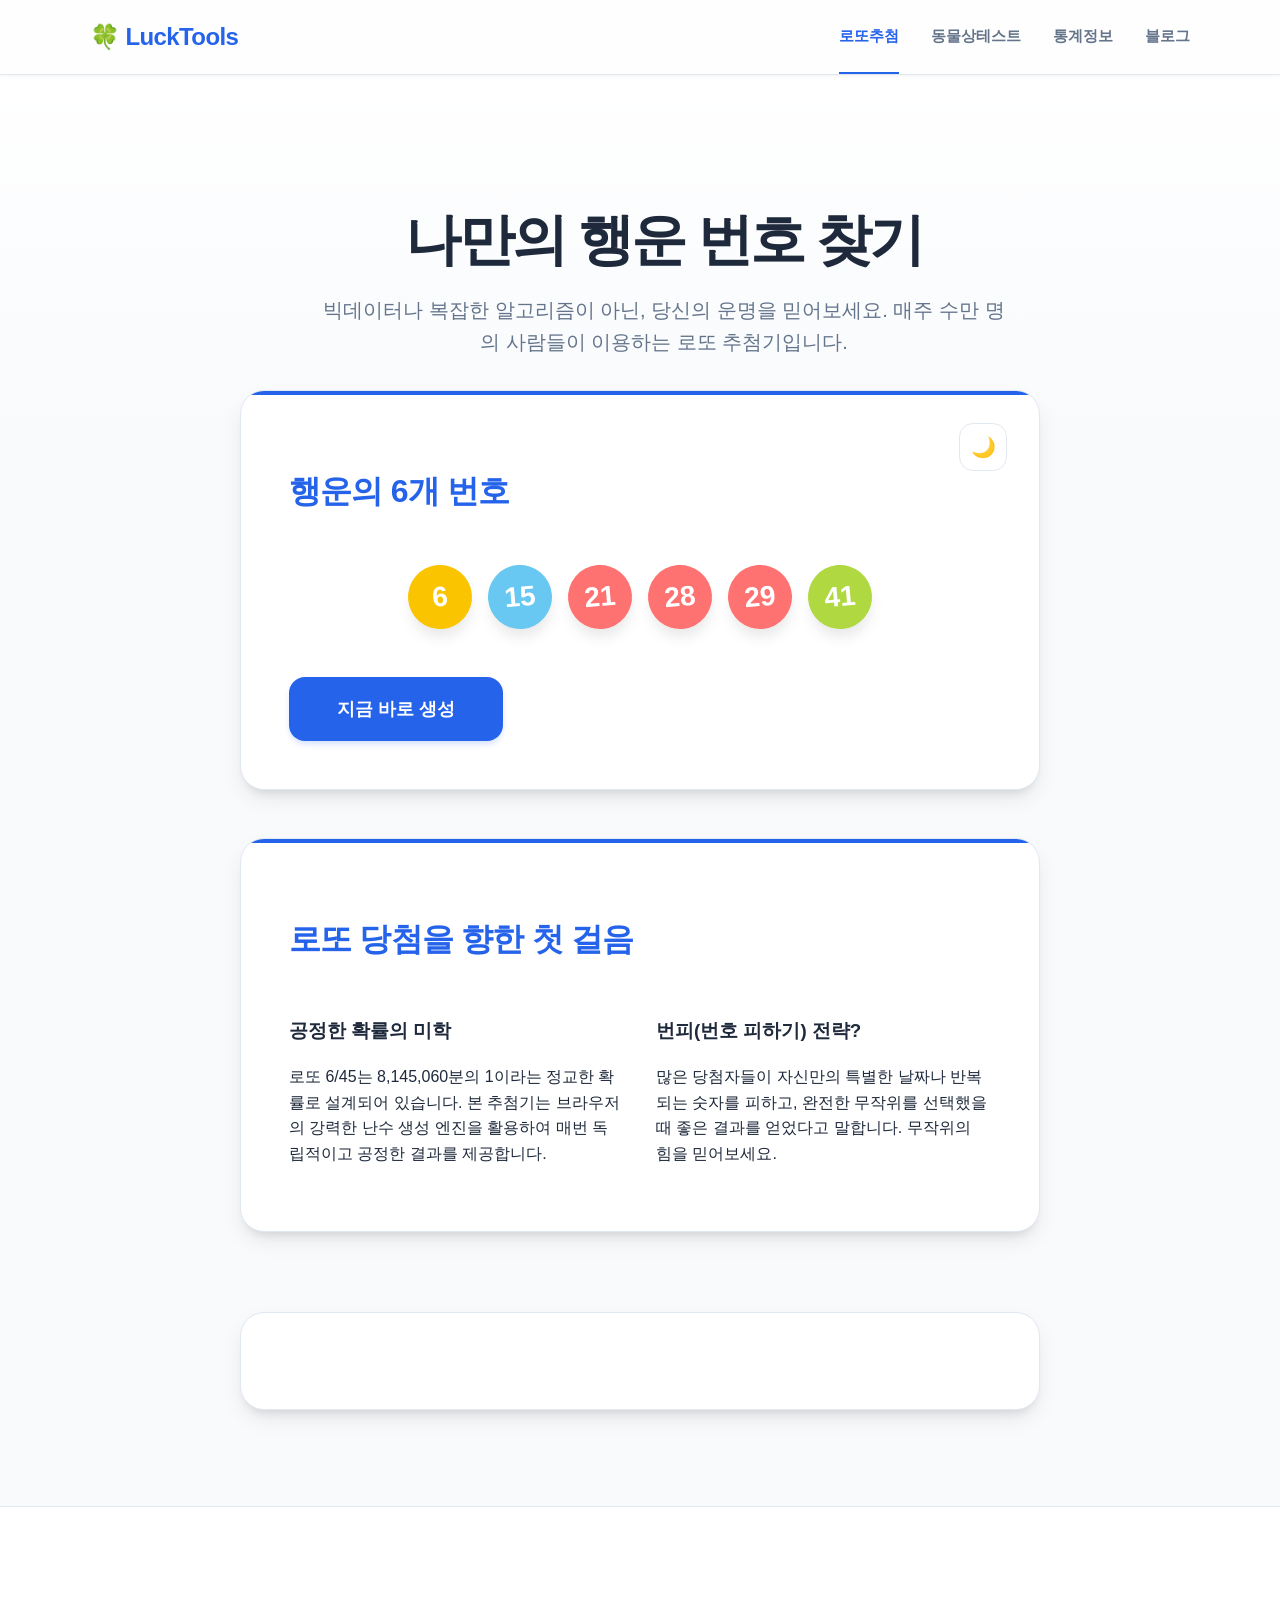
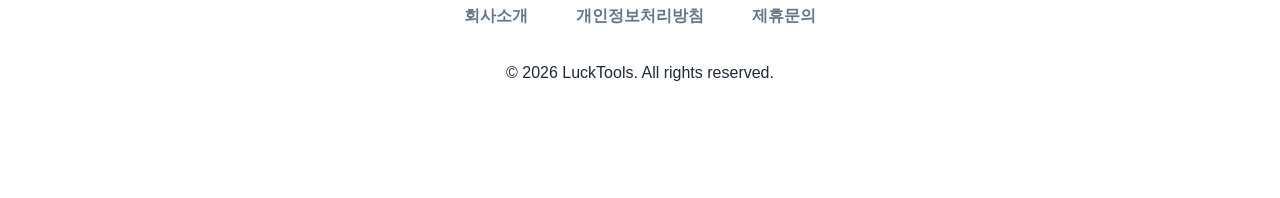
==== commit d1d9cbc3: "feat: add Microsoft Clarity tracking to all HTML files" ====
--- a/index.html
+++ b/index.html
@@ -11,6 +11,13 @@
       gtag('js', new Date());
 
       gtag('config', 'G-FL2F1326NY');
+    </script>
+    <script type="text/javascript">
+        (function(c,l,a,r,i,t,y){
+            c[a]=c[a]||function(){(c[a].q=c[a].q||[]).push(arguments)};
+            t=l.createElement(r);t.async=1;t.src="https://www.clarity.ms/tag/"+i;
+            y=l.getElementsByTagName(r)[0];y.parentNode.insertBefore(t,y);
+        })(window, document, "clarity", "script", "vpctyehm2b");
     </script>
     <title>로또 번호 추첨기 | 행운을 부르는 번호 생성</title>
     <meta name="google-adsense-account" content="ca-pub-4654180429372750">
--- a/style.css
+++ b/style.css
@@ -366,6 +366,18 @@
 
 .hidden { display: none; }
 
+.comments-section {
+    width: 100%;
+    max-width: 800px;
+    background: var(--container-bg);
+    padding: 3rem;
+    border-radius: 24px;
+    box-shadow: var(--card-shadow);
+    border: 1px solid var(--input-border);
+    box-sizing: border-box;
+    margin-top: 2rem;
+}
+
 #preview-image {
     max-width: 100%;
     max-height: 400px;
